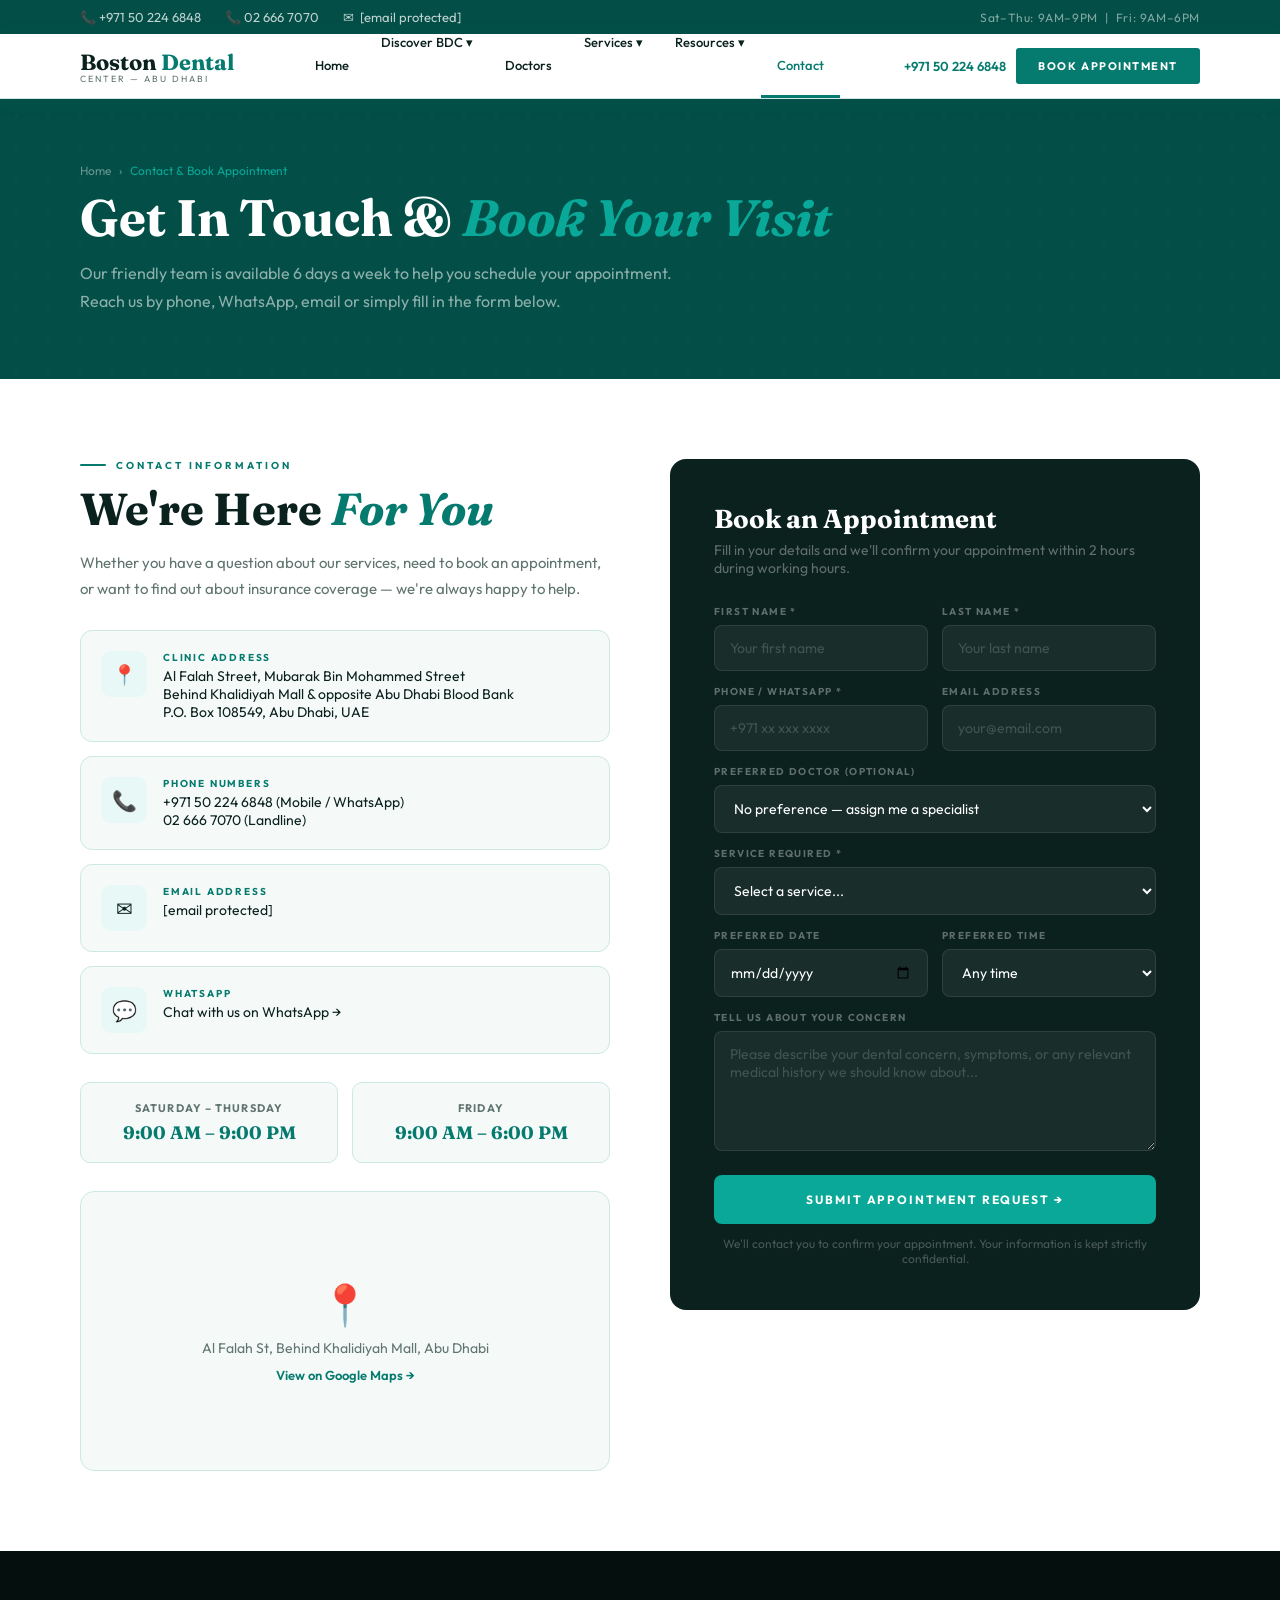
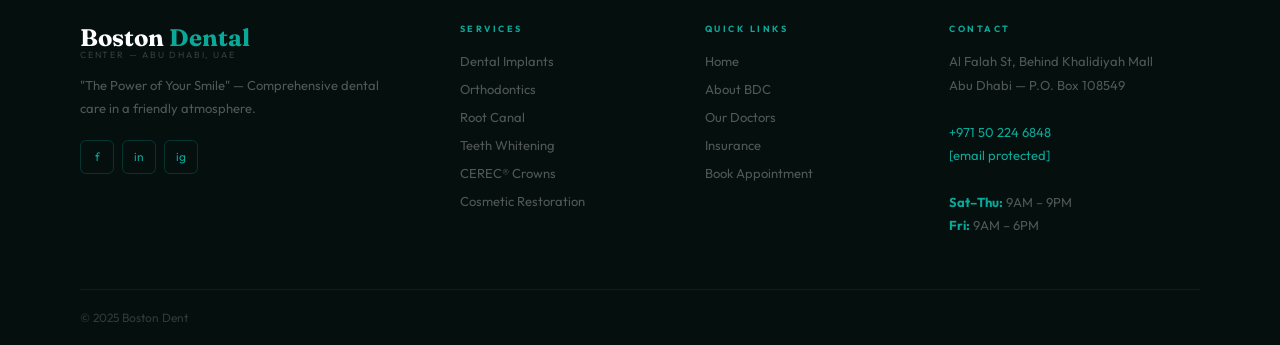
==== contact.html @ f6a7a05d "Add files via upload" ====
<!DOCTYPE html>
<html lang="en">
<head>
<meta charset="UTF-8"/><meta name="viewport" content="width=device-width,initial-scale=1.0"/>
<title>Contact & Book Appointment — Boston Dental Center Abu Dhabi</title>
<link href="https://fonts.googleapis.com/css2?family=Fraunces:ital,wght@0,400;0,600;0,700;1,400;1,700&family=Outfit:wght@300;400;500;600;700&display=swap" rel="stylesheet"/>
<link rel="stylesheet" href="shared.css"/>
<style>
.contact-grid{display:grid;grid-template-columns:1fr 1fr;gap:60px;align-items:start;}
.cinfo-item{display:flex;gap:16px;align-items:flex-start;padding:20px;background:var(--off);border:1px solid var(--light);border-radius:12px;margin-bottom:14px;transition:all .3s;}
.cinfo-item:hover{border-color:var(--teal2);box-shadow:0 4px 16px rgba(5,122,110,.1);}
.cinfo-icon{width:46px;height:46px;min-width:46px;background:var(--mint);border-radius:10px;display:flex;align-items:center;justify-content:center;font-size:20px;}
.cinfo-label{font-size:10px;font-weight:700;letter-spacing:.18em;text-transform:uppercase;color:var(--teal);margin-bottom:3px;}
.cinfo-val{font-size:14px;color:var(--dark);}
.cinfo-val a{color:var(--dark);text-decoration:none;}
.cinfo-val a:hover{color:var(--teal);}
.cform-wrap{background:var(--dark);border-radius:16px;padding:44px;}
.cform-title{font-family:'Fraunces',serif;font-size:26px;font-weight:700;color:#fff;margin-bottom:6px;}
.cform-sub{font-size:14px;color:rgba(255,255,255,.35);margin-bottom:28px;}
.frow{display:grid;grid-template-columns:1fr 1fr;gap:14px;}
.fg{margin-bottom:14px;}
.flabel{font-size:10px;font-weight:700;letter-spacing:.14em;text-transform:uppercase;color:rgba(255,255,255,.35);margin-bottom:7px;display:block;}
.finput,.fselect,.ftextarea{width:100%;background:rgba(255,255,255,.06);border:1px solid rgba(255,255,255,.09);border-radius:8px;padding:13px 15px;color:#fff;font-family:'Outfit',sans-serif;font-size:14px;outline:none;transition:border-color .3s;}
.finput::placeholder,.ftextarea::placeholder{color:rgba(255,255,255,.18);}
.finput:focus,.fselect:focus,.ftextarea:focus{border-color:var(--teal2);background:rgba(9,168,152,.07);}
.fselect option{background:var(--dark);}
.ftextarea{height:120px;resize:vertical;}
.fsubmit{width:100%;background:var(--teal2);color:#fff;border:none;font-family:'Outfit',sans-serif;font-size:12px;font-weight:700;letter-spacing:.16em;text-transform:uppercase;padding:17px;border-radius:8px;cursor:pointer;transition:all .3s;margin-top:6px;}
.fsubmit:hover{background:#0bbdab;box-shadow:0 8px 22px rgba(9,168,152,.4);}
.hours-grid{display:grid;grid-template-columns:1fr 1fr;gap:14px;margin-top:28px;}
.hours-card{background:var(--off);border:1px solid var(--light);border-radius:10px;padding:18px;text-align:center;}
.hours-day{font-size:11px;font-weight:700;letter-spacing:.1em;text-transform:uppercase;color:var(--grey);margin-bottom:6px;}
.hours-time{font-family:'Fraunces',serif;font-size:18px;font-weight:700;color:var(--teal);}
.map-placeholder{background:var(--off);border:1px solid var(--light);border-radius:14px;height:280px;display:flex;flex-direction:column;align-items:center;justify-content:center;margin-top:28px;gap:10px;}
.map-placeholder-icon{font-size:40px;}
.map-placeholder-text{font-size:14px;color:var(--grey);}
.map-placeholder a{font-size:13px;font-weight:600;color:var(--teal);text-decoration:none;}
@media(max-width:768px){
  .contact-grid{grid-template-columns:1fr;}
  .frow{grid-template-columns:1fr;}
  .hours-grid{grid-template-columns:1fr;}
  .cform-wrap{padding:24px;}
}
</style>
</head>
<body>
<div class="topbar"><div class="topbar-left"><a href="tel:+971502246848">📞 +971 50 224 6848</a><a href="tel:+97126667070">📞 02 666 7070</a><a href="/cdn-cgi/l/email-protection#c6afa8a0a986a4a9b5b2a9a8a2a3a8b2a7aab3a7a3e8a5a9ab">✉ <span class="__cf_email__" data-cfemail="90f9fef6ffd0f2ffe3e4fffef4f5fee4f1fce5f1f5bef3fffd">[email&#160;protected]</span></a></div><div class="topbar-right">Sat–Thu: 9AM–9PM &nbsp;|&nbsp; Fri: 9AM–6PM</div></div>
<nav>
  <div class="nav-logo-wrap"><div class="nav-logo-text">Boston <span>Dental</span></div><div class="nav-logo-sub">Center — Abu Dhabi</div></div>
  <div class="nav-links">
    <a href="index.html">Home</a>
    <div class="dropdown"><a href="#" class="nav-dropdown">Discover BDC ▾</a><div class="dropdown-menu"><a href="about.html">Our Vision & Mission</a><a href="about.html#management">Meet the Management</a><a href="about.html#premises">Our Premises</a></div></div>
    <a href="doctors.html">Doctors</a>
    <div class="dropdown"><a href="services.html" class="nav-dropdown">Services ▾</a><div class="dropdown-menu"><a href="dental-implants.html">Dental Implants</a><a href="orthodontics.html">Orthodontic Treatment</a><a href="root-canal.html">Root Canal Treatment</a><a href="gingival.html">Gingival Treatment</a><a href="whitening.html">Teeth Whitening</a><a href="cosmetic.html">Cosmetic Restoration</a><a href="cerec.html">CEREC® by Computer</a><a href="tmd.html">TMD Treatment</a><a href="children.html">Children's Dentistry</a><a href="extraction.html">Simple & Surgical Extraction</a></div></div>
    <div class="dropdown"><a href="#" class="nav-dropdown">Resources ▾</a><div class="dropdown-menu"><a href="technology.html">BDC Technology</a><a href="insurance.html">Insurance</a><a href="payment.html">Bank Installments</a><a href="payment.html">Tabby / Tamara</a><a href="offers.html">Offers & Promotions</a><a href="blog.html">Blog</a></div></div>
    <a href="contact.html" class="active">Contact</a>
  </div>
  <div class="nav-right"><a href="tel:+971502246848" class="nav-phone">+971 50 224 6848</a><a href="contact.html" class="nav-cta">Book Appointment</a></div>
  <div class="hamburger" onclick="document.querySelector('.mobile-menu').classList.add('open')"><span></span><span></span><span></span></div>
</nav>
<div class="mobile-menu"><button class="close-menu" onclick="this.parentElement.classList.remove('open')">✕</button><a href="index.html">Home</a><a href="about.html">About BDC</a><a href="doctors.html">Doctors</a><a href="services.html">Services</a><a href="insurance.html">Insurance</a><a href="contact.html">Book Appointment</a></div>

<div class="page-banner">
  <div class="page-banner-breadcrumb"><a href="index.html">Home</a> › <span>Contact & Book Appointment</span></div>
  <h1>Get In Touch &amp; <em>Book Your Visit</em></h1>
  <p class="page-banner-desc">Our friendly team is available 6 days a week to help you schedule your appointment. Reach us by phone, WhatsApp, email or simply fill in the form below.</p>
</div>

<div class="section">
  <div class="contact-grid">
    <!-- LEFT: INFO -->
    <div class="reveal">
      <div class="stag">Contact Information</div>
      <h2 class="sh2">We're Here <em>For You</em></h2>
      <p class="sdesc" style="margin-bottom:28px;">Whether you have a question about our services, need to book an appointment, or want to find out about insurance coverage — we're always happy to help.</p>

      <div class="cinfo-item">
        <div class="cinfo-icon">📍</div>
        <div>
          <div class="cinfo-label">Clinic Address</div>
          <div class="cinfo-val">Al Falah Street, Mubarak Bin Mohammed Street<br>Behind Khalidiyah Mall & opposite Abu Dhabi Blood Bank<br>P.O. Box 108549, Abu Dhabi, UAE</div>
        </div>
      </div>
      <div class="cinfo-item">
        <div class="cinfo-icon">📞</div>
        <div>
          <div class="cinfo-label">Phone Numbers</div>
          <div class="cinfo-val"><a href="tel:+971502246848">+971 50 224 6848</a> (Mobile / WhatsApp)<br><a href="tel:+97126667070">02 666 7070</a> (Landline)</div>
        </div>
      </div>
      <div class="cinfo-item">
        <div class="cinfo-icon">✉</div>
        <div>
          <div class="cinfo-label">Email Address</div>
          <div class="cinfo-val"><a href="/cdn-cgi/l/email-protection#5a33343c351a3835292e35343e3f342e3b362f3b3f74393537"><span class="__cf_email__" data-cfemail="4f262129200f2d203c3b20212b2a213b2e233a2e2a612c2022">[email&#160;protected]</span></a></div>
        </div>
      </div>
      <div class="cinfo-item">
        <div class="cinfo-icon">💬</div>
        <div>
          <div class="cinfo-label">WhatsApp</div>
          <div class="cinfo-val"><a href="https://wa.me/971502246848" target="_blank">Chat with us on WhatsApp →</a></div>
        </div>
      </div>

      <div class="hours-grid">
        <div class="hours-card"><div class="hours-day">Saturday – Thursday</div><div class="hours-time">9:00 AM – 9:00 PM</div></div>
        <div class="hours-card"><div class="hours-day">Friday</div><div class="hours-time">9:00 AM – 6:00 PM</div></div>
      </div>

      <div class="map-placeholder">
        <div class="map-placeholder-icon">📍</div>
        <div class="map-placeholder-text">Al Falah St, Behind Khalidiyah Mall, Abu Dhabi</div>
        <a href="https://www.google.com/maps/search/Boston+Dental+Center+Abu+Dhabi" target="_blank">View on Google Maps →</a>
      </div>
    </div>

    <!-- RIGHT: FORM -->
    <div class="cform-wrap reveal rd1">
      <div class="cform-title">Book an Appointment</div>
      <div class="cform-sub">Fill in your details and we'll confirm your appointment within 2 hours during working hours.</div>
      <div class="frow">
        <div class="fg"><label class="flabel">First Name *</label><input type="text" class="finput" placeholder="Your first name"/></div>
        <div class="fg"><label class="flabel">Last Name *</label><input type="text" class="finput" placeholder="Your last name"/></div>
      </div>
      <div class="frow">
        <div class="fg"><label class="flabel">Phone / WhatsApp *</label><input type="tel" class="finput" placeholder="+971 xx xxx xxxx"/></div>
        <div class="fg"><label class="flabel">Email Address</label><input type="email" class="finput" placeholder="your@email.com"/></div>
      </div>
      <div class="fg">
        <label class="flabel">Preferred Doctor (Optional)</label>
        <select class="fselect">
          <option value="">No preference — assign me a specialist</option>
          <option>Dr. Anas Al Haj Ahmed</option>
          <option>Dr. Arshiyan Ahmed — Specialist Periodontist</option>
          <option>Dr. Bobana Stankovic — General Dentist</option>
          <option>Dr. Fadi Arroub — Specialist Orthodontist</option>
          <option>Dr. Heba Aboushady — General Dentist</option>
          <option>Dr. Khaled Alamassi</option>
          <option>Dr. Sam Thomas — Orthodontist</option>
          <option>Dr. Nuha Rayes — Dentist</option>
          <option>Dr. Bashar E. Jaradah — Periodontist</option>
        </select>
      </div>
      <div class="fg">
        <label class="flabel">Service Required *</label>
        <select class="fselect">
          <option value="">Select a service...</option>
          <option>Dental Implants</option>
          <option>Orthodontic Treatment (Braces / Aligners)</option>
          <option>Root Canal Treatment</option>
          <option>Gingival (Gum) Treatment</option>
          <option>Teeth Whitening & Cleaning</option>
          <option>Cosmetic Restoration / Veneers</option>
          <option>CEREC® Same-Day Crown</option>
          <option>TMD Treatment</option>
          <option>Children's Dental Treatment</option>
          <option>Simple or Surgical Extraction</option>
          <option>General Checkup & Consultation</option>
          <option>Other / Not Sure</option>
        </select>
      </div>
      <div class="frow">
        <div class="fg">
          <label class="flabel">Preferred Date</label>
          <input type="date" class="finput"/>
        </div>
        <div class="fg">
          <label class="flabel">Preferred Time</label>
          <select class="fselect">
            <option value="">Any time</option>
            <option>9:00 AM – 11:00 AM</option>
            <option>11:00 AM – 1:00 PM</option>
            <option>1:00 PM – 3:00 PM</option>
            <option>3:00 PM – 5:00 PM</option>
            <option>5:00 PM – 7:00 PM</option>
            <option>7:00 PM – 9:00 PM</option>
          </select>
        </div>
      </div>
      <div class="fg"><label class="flabel">Tell Us About Your Concern</label><textarea class="ftextarea" placeholder="Please describe your dental concern, symptoms, or any relevant medical history we should know about..."></textarea></div>
      <button class="fsubmit">Submit Appointment Request →</button>
      <p style="font-size:12px;color:rgba(255,255,255,.25);margin-top:12px;text-align:center;">We'll contact you to confirm your appointment. Your information is kept strictly confidential.</p>
    </div>
  </div>
</div>

<footer><div class="fgrid"><div><div class="flogo">Boston <span>Dental</span></div><div class="flogo-sub">Center — Abu Dhabi, UAE</div><p class="fdesc">"The Power of Your Smile" — Comprehensive dental care in a friendly atmosphere.</p><div class="fsocials"><a href="#" class="fsoc">f</a><a href="#" class="fsoc">in</a><a href="#" class="fsoc">ig</a></div></div><div class="fcol"><h4>Services</h4><ul><li><a href="dental-implants.html">Dental Implants</a></li><li><a href="orthodontics.html">Orthodontics</a></li><li><a href="root-canal.html">Root Canal</a></li><li><a href="whitening.html">Teeth Whitening</a></li><li><a href="cerec.html">CEREC® Crowns</a></li><li><a href="cosmetic.html">Cosmetic Restoration</a></li></ul></div><div class="fcol"><h4>Quick Links</h4><ul><li><a href="index.html">Home</a></li><li><a href="about.html">About BDC</a></li><li><a href="doctors.html">Our Doctors</a></li><li><a href="insurance.html">Insurance</a></li><li><a href="contact.html">Book Appointment</a></li></ul></div><div class="fcol"><h4>Contact</h4><div class="faddr"><p>Al Falah St, Behind Khalidiyah Mall<br>Abu Dhabi — P.O. Box 108549</p><br><p><a href="tel:+971502246848">+971 50 224 6848</a></p><p><a href="/cdn-cgi/l/email-protection#11787f777e51737e62657e7f75747f65707d6470743f727e7c"><span class="__cf_email__" data-cfemail="60090e060f20020f13140f0e04050e14010c1501054e030f0d">[email&#160;protected]</span></a></p><br><p><strong>Sat–Thu:</strong> 9AM – 9PM</p><p><strong>Fri:</strong> 9AM – 6PM</p></div></div></div></footer>
<div class="fbot"><div class="fcopy">© 2025 Boston Dent
---- shared.css ----
:root{--teal:#057a6e;--teal2:#09a898;--tealdk:#034f47;--mint:#e8f8f6;--white:#ffffff;--off:#f5faf9;--dark:#0b211e;--grey:#607470;--light:#cce8e4;--gold:#e8a838;}
*,*::before,*::after{margin:0;padding:0;box-sizing:border-box;}
html{scroll-behavior:smooth;}
body{background:var(--white);font-family:'Outfit',sans-serif;color:var(--dark);overflow-x:hidden;}

/* TOPBAR */
.topbar{background:var(--tealdk);padding:9px 80px;display:flex;justify-content:space-between;align-items:center;}
.topbar-left{display:flex;gap:24px;}
.topbar a{color:rgba(255,255,255,.75);text-decoration:none;font-size:13px;display:flex;align-items:center;gap:6px;transition:color .2s;}
.topbar a:hover{color:#fff;}
.topbar-right{font-size:12px;color:rgba(255,255,255,.5);letter-spacing:.05em;}

/* NAV */
nav{background:var(--white);border-bottom:1px solid var(--light);padding:0 80px;display:flex;align-items:stretch;justify-content:space-between;position:sticky;top:0;z-index:100;box-shadow:0 2px 20px rgba(5,122,110,.06);}
.nav-logo-wrap{display:flex;flex-direction:column;justify-content:center;padding:14px 0;}
.nav-logo-text{font-family:'Fraunces',serif;font-size:22px;font-weight:700;color:var(--dark);}
.nav-logo-text span{color:var(--teal);}
.nav-logo-sub{font-size:9px;letter-spacing:.22em;text-transform:uppercase;color:var(--grey);margin-top:-3px;}
.nav-links{display:flex;gap:0;align-items:stretch;}
.nav-links a,.nav-dropdown{font-size:13px;font-weight:500;color:var(--dark);text-decoration:none;padding:0 16px;display:flex;align-items:center;transition:all .25s;position:relative;border-bottom:3px solid transparent;white-space:nowrap;}
.nav-links a:hover,.nav-dropdown:hover{color:var(--teal);border-bottom-color:var(--teal2);}
.nav-links a.active{color:var(--teal);border-bottom-color:var(--teal);}
.dropdown{position:relative;}
.dropdown-menu{display:none;position:absolute;top:100%;left:0;background:#fff;border:1px solid var(--light);border-top:2px solid var(--teal2);min-width:220px;box-shadow:0 12px 36px rgba(5,122,110,.12);z-index:200;}
.dropdown:hover .dropdown-menu{display:block;}
.dropdown-menu a{display:block;padding:11px 18px;font-size:13px;color:var(--dark);text-decoration:none;border-bottom:1px solid var(--light);transition:all .2s;}
.dropdown-menu a:last-child{border-bottom:none;}
.dropdown-menu a:hover{background:var(--mint);color:var(--teal);padding-left:24px;}
.nav-right{display:flex;align-items:center;gap:10px;padding:14px 0;}
.nav-phone{font-size:13px;font-weight:600;color:var(--teal);text-decoration:none;}
.nav-cta{font-size:11px;font-weight:700;letter-spacing:.14em;text-transform:uppercase;background:var(--teal);color:#fff;padding:11px 22px;text-decoration:none;border-radius:3px;transition:all .3s;}
.nav-cta:hover{background:var(--teal2);}
.hamburger{display:none;flex-direction:column;gap:5px;cursor:pointer;padding:4px;}
.hamburger span{width:24px;height:2px;background:var(--dark);border-radius:2px;}

/* PAGE HERO BANNER */
.page-banner{background:var(--tealdk);padding:64px 80px;position:relative;overflow:hidden;}
.page-banner::before{content:'';position:absolute;inset:0;background-image:radial-gradient(circle,rgba(255,255,255,.04) 1px,transparent 1px);background-size:32px 32px;}
.page-banner-breadcrumb{font-size:12px;color:rgba(255,255,255,.4);margin-bottom:12px;display:flex;align-items:center;gap:8px;}
.page-banner-breadcrumb a{color:rgba(255,255,255,.4);text-decoration:none;}
.page-banner-breadcrumb a:hover{color:var(--teal2);}
.page-banner-breadcrumb span{color:var(--teal2);}
.page-banner h1{font-family:'Fraunces',serif;font-size:clamp(32px,4vw,52px);font-weight:700;color:#fff;line-height:1.1;}
.page-banner h1 em{color:var(--teal2);font-style:italic;}
.page-banner-desc{font-size:16px;color:rgba(255,255,255,.55);margin-top:14px;max-width:600px;line-height:1.7;}

/* SECTION */
.section{padding:80px 80px;}
.stag{font-size:10px;font-weight:700;letter-spacing:.3em;text-transform:uppercase;color:var(--teal);display:flex;align-items:center;gap:10px;margin-bottom:12px;}
.stag::before{content:'';width:26px;height:2px;background:var(--teal);border-radius:2px;}
.sh2{font-family:'Fraunces',serif;font-size:clamp(30px,3.5vw,46px);font-weight:700;line-height:1.12;color:var(--dark);margin-bottom:16px;}
.sh2 em{color:var(--teal);font-style:italic;}
.sdesc{font-size:15px;color:var(--grey);line-height:1.75;max-width:660px;}
.sdesc p{margin-bottom:14px;}
.sdesc p:last-child{margin-bottom:0;}

/* SIDEBAR LAYOUT */
.sidebar-layout{display:grid;grid-template-columns:280px 1fr;gap:48px;align-items:start;}
.sidebar{position:sticky;top:90px;}
.sidebar-box{background:var(--off);border:1px solid var(--light);border-radius:12px;overflow:hidden;margin-bottom:20px;}
.sidebar-box-title{background:var(--teal);color:#fff;font-size:11px;font-weight:700;letter-spacing:.2em;text-transform:uppercase;padding:14px 20px;}
.sidebar-box ul{list-style:none;}
.sidebar-box ul li a{display:flex;align-items:center;gap:10px;padding:12px 20px;font-size:14px;color:var(--dark);text-decoration:none;border-bottom:1px solid var(--light);transition:all .25s;}
.sidebar-box ul li a:hover,.sidebar-box ul li a.active{background:var(--mint);color:var(--teal);padding-left:26px;}
.sidebar-box ul li a::before{content:'›';color:var(--teal);font-size:16px;}
.sidebar-box ul li:last-child a{border-bottom:none;}
.sidebar-cta{background:var(--teal);border-radius:12px;padding:24px;text-align:center;}
.sidebar-cta p{font-size:13px;color:rgba(255,255,255,.75);margin-bottom:14px;line-height:1.6;}
.sidebar-cta a{display:block;background:#fff;color:var(--teal);font-size:12px;font-weight:700;letter-spacing:.12em;text-transform:uppercase;padding:13px;border-radius:6px;text-decoration:none;transition:all .3s;margin-bottom:8px;}
.sidebar-cta a:hover{background:var(--mint);}
.sidebar-cta .phone{color:rgba(255,255,255,.9);font-size:16px;font-weight:700;text-decoration:none;display:block;margin-top:8px;}

/* BUTTONS */
.btn-teal{font-size:12px;font-weight:700;letter-spacing:.15em;text-transform:uppercase;background:var(--teal2);color:#fff;padding:15px 36px;text-decoration:none;border-radius:3px;display:inline-block;transition:all .3s;}
.btn-teal:hover{background:#0bbdab;transform:translateY(-2px);box-shadow:0 8px 22px rgba(9,168,152,.35);}
.btn-outline{font-size:12px;font-weight:700;letter-spacing:.15em;text-transform:uppercase;border:2px solid var(--teal);color:var(--teal);padding:13px 34px;text-decoration:none;border-radius:3px;display:inline-block;transition:all .3s;}
.btn-outline:hover{background:var(--teal);color:#fff;}

/* FOOTER */
footer{background:#050f0e;padding:72px 80px 0;}
.fgrid{display:grid;grid-template-columns:34fr 20fr 20fr 26fr;gap:52px;padding-bottom:52px;border-bottom:1px solid rgba(255,255,255,.05);}
.flogo{font-family:'Fraunces',serif;font-size:24px;font-weight:700;color:#fff;}
.flogo span{color:var(--teal2);}
.flogo-sub{font-size:9px;letter-spacing:.2em;text-transform:uppercase;color:rgba(255,255,255,.2);margin-top:-3px;margin-bottom:14px;}
.fdesc{font-size:13px;color:rgba(255,255,255,.3);line-height:1.75;margin-bottom:20px;}
.fsocials{display:flex;gap:8px;}
.fsoc{width:34px;height:34px;border:1px solid rgba(9,168,152,.25);border-radius:6px;display:flex;align-items:center;justify-content:center;color:var(--teal2);font-size:12px;text-decoration:none;transition:all .3s;}
.fsoc:hover{background:var(--teal2);color:#fff;border-color:var(--teal2);}
.fcol h4{font-size:9px;font-weight:700;letter-spacing:.28em;text-transform:uppercase;color:var(--teal2);margin-bottom:16px;}
.fcol ul{list-style:none;display:flex;flex-direction:column;gap:8px;}
.fcol ul a{font-size:13px;color:rgba(255,255,255,.3);text-decoration:none;transition:color .3s;}
.fcol ul a:hover{color:rgba(255,255,255,.75);}
.faddr{font-size:13px;color:rgba(255,255,255,.3);line-height:1.8;}
.faddr a{color:var(--teal2);text-decoration:none;}
.faddr strong{color:var(--teal2);}
.fbot{padding:20px 80px;display:flex;justify-content:space-between;align-items:center;background:#050f0e;}
.fcopy{font-size:12px;color:rgba(255,255,255,.18);}

/* WA FLOAT */
.wa-float{position:fixed;bottom:26px;right:26px;z-index:999;width:56px;height:56px;background:#25d366;border-radius:50%;display:flex;align-items:center;justify-content:center;box-shadow:0 6px 22px rgba(37,211,102,.5);text-decoration:none;font-size:25px;transition:all .3s;}
.wa-float:hover{transform:scale(1.1);}

/* REVEAL */
.reveal{opacity:1;transform:none;transition:opacity .7s ease,transform .7s ease;}
.js-ready .reveal{opacity:0;transform:translateY(24px);}
.js-ready .reveal.visible{opacity:1;transform:translateY(0);}
.rd1{transition-delay:.1s;}.rd2{transition-delay:.2s;}.rd3{transition-delay:.3s;}
@keyframes fadeUp{from{opacity:0;transform:translateY(20px);}to{opacity:1;transform:translateY(0);}}

/* MOBILE MENU */
.mobile-menu{display:none;position:fixed;inset:0;z-index:200;background:rgba(11,33,30,.97);flex-direction:column;align-items:center;justify-content:center;gap:24px;overflow-y:auto;padding:60px 20px;}
.mobile-menu.open{display:flex;}
.mobile-menu a{font-family:'Fraunces',serif;font-size:22px;color:#fff;text-decoration:none;}
.mobile-menu a:hover{color:var(--teal2);}
.mobile-menu .mm-sub{font-size:14px;font-family:'Outfit',sans-serif;color:rgba(255,255,255,.45);}
.close-menu{position:absolute;top:20px;right:24px;background:none;border:none;color:#fff;font-size:28px;cursor:pointer;}

::-webkit-scrollbar{width:5px;}::-webkit-scrollbar-thumb{background:var(--teal);border-radius:3px;}

@media(max-width:1024px){
  .topbar{padding:8px 40px;}
  nav{padding:0 40px;}
  .page-banner,.section,footer,.fbot{padding-left:40px;padding-right:40px;}
  .sidebar-layout{grid-template-columns:1fr;}
  .sidebar{position:static;}
  .fgrid{grid-template-columns:1fr 1fr;gap:32px;}
}
@media(max-width:768px){
  .topbar{display:none;}
  nav{padding:0 20px;}
  .nav-links,.nav-right,.dropdown-menu{display:none;}
  .hamburger{display:flex;}
  .page-banner,.section{padding:48px 20px;}
  footer{padding:52px 20px 0;}
  .fbot{padding:16px 20px;flex-direction:column;gap:6px;text-align:center;}
  .fgrid{grid-template-columns:1fr;}
}
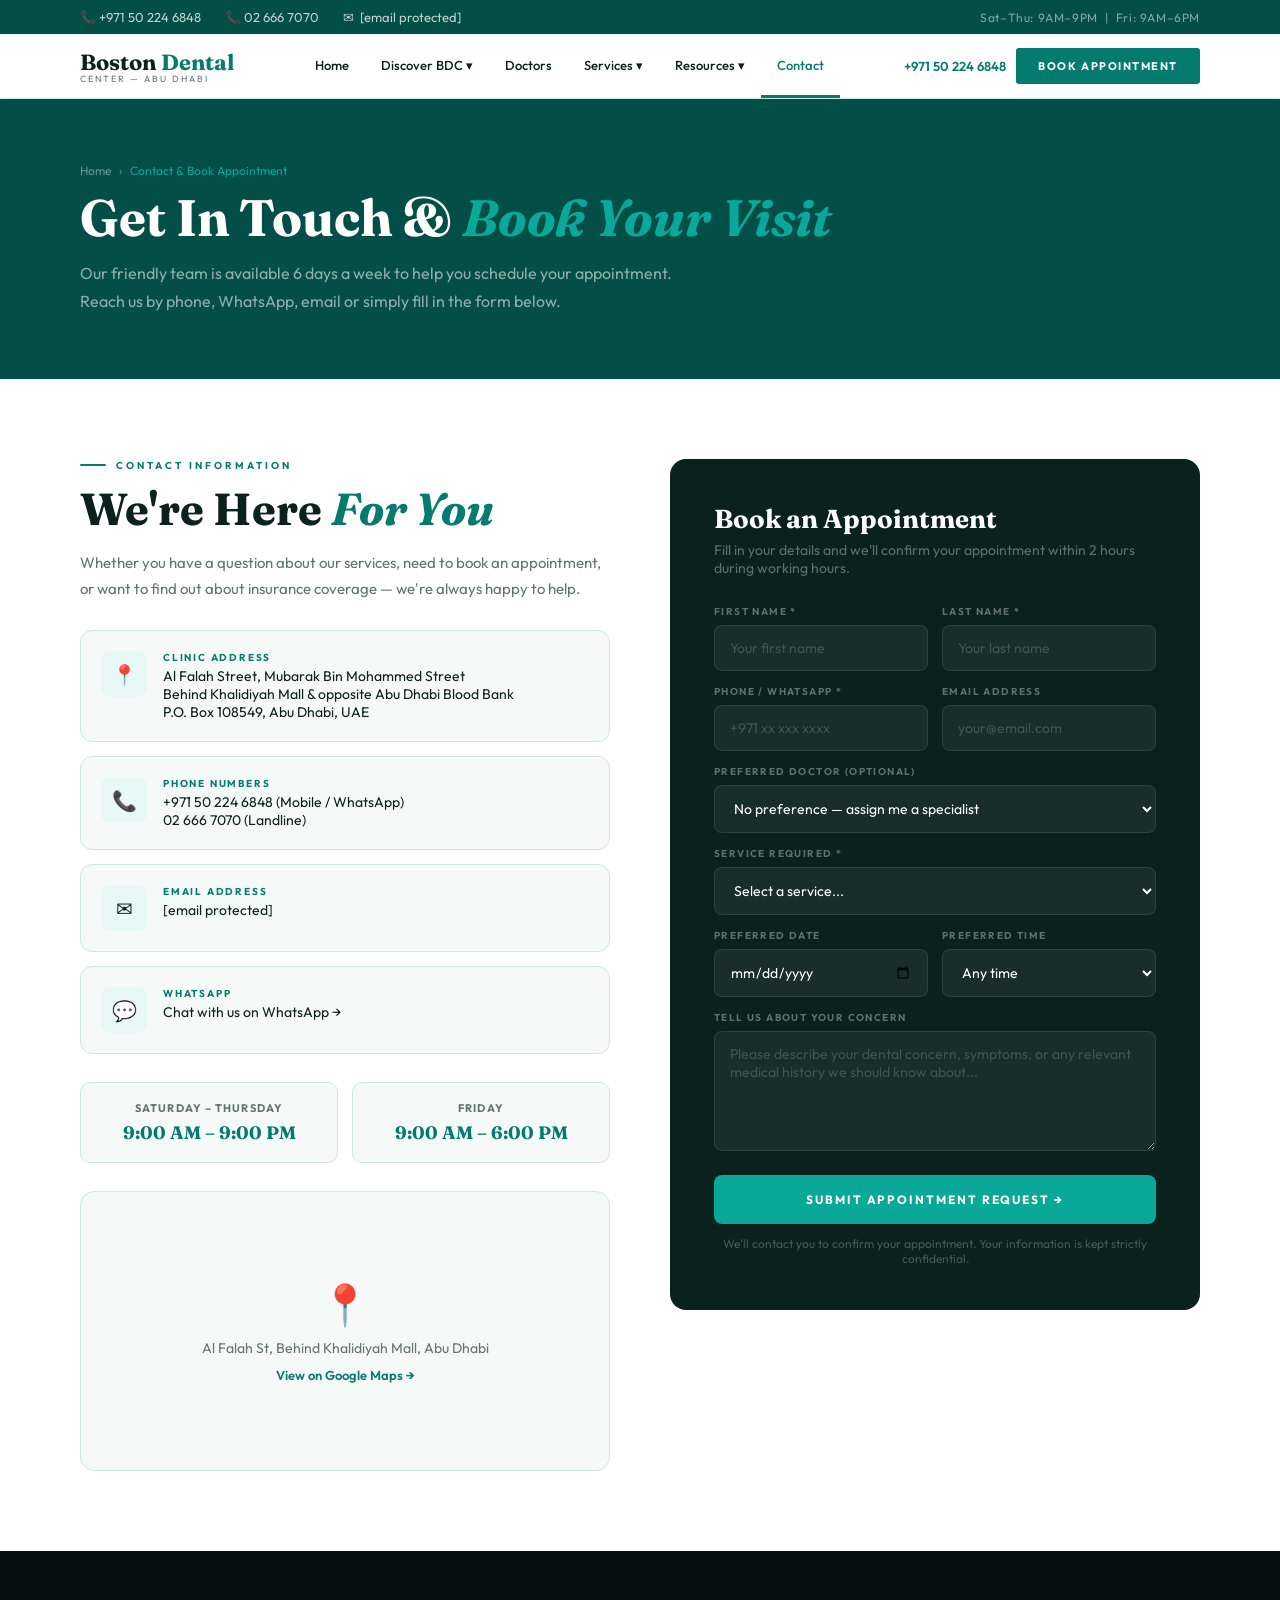
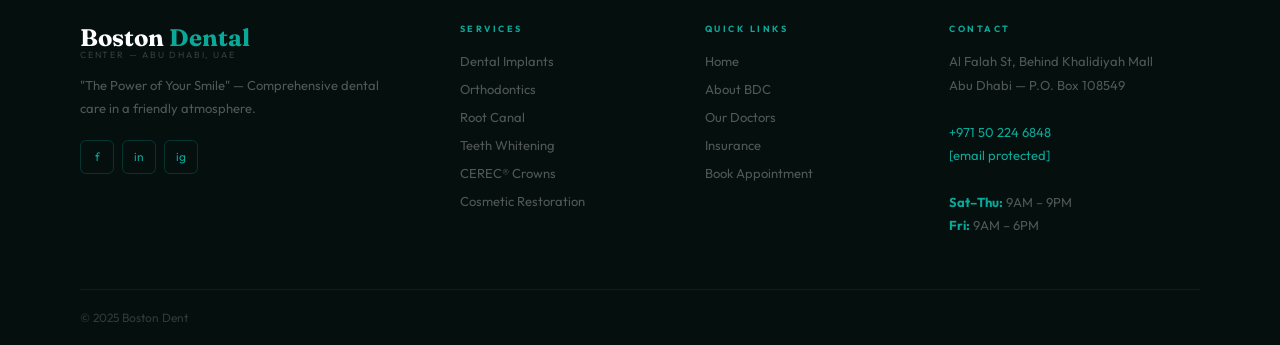
==== commit b722bfb9: "Update contact.html" ====
--- a/contact.html
+++ b/contact.html
@@ -44,21 +44,21 @@
 </style>
 </head>
 <body>
-<div class="topbar"><div class="topbar-left"><a href="tel:+971502246848">📞 +971 50 224 6848</a><a href="tel:+97126667070">📞 02 666 7070</a><a href="/cdn-cgi/l/email-protection#c6afa8a0a986a4a9b5b2a9a8a2a3a8b2a7aab3a7a3e8a5a9ab">✉ <span class="__cf_email__" data-cfemail="90f9fef6ffd0f2ffe3e4fffef4f5fee4f1fce5f1f5bef3fffd">[email&#160;protected]</span></a></div><div class="topbar-right">Sat–Thu: 9AM–9PM &nbsp;|&nbsp; Fri: 9AM–6PM</div></div>
+<div class="topbar"><div class="topbar-left"><a href="tel:+971502246848">📞 +971 50 224 6848</a><a href="tel:+97126667070">📞 02 666 7070</a><a href="/cdn-cgi/l/email-protection#fd94939b92bd9f928e899293999893899c91889c98d39e9290">✉ <span class="__cf_email__" data-cfemail="5930373f36193b362a2d36373d3c372d38352c383c773a3634">[email&#160;protected]</span></a></div><div class="topbar-right">Sat–Thu: 9AM–9PM &nbsp;|&nbsp; Fri: 9AM–6PM</div></div>
 <nav>
   <div class="nav-logo-wrap"><div class="nav-logo-text">Boston <span>Dental</span></div><div class="nav-logo-sub">Center — Abu Dhabi</div></div>
   <div class="nav-links">
     <a href="index.html">Home</a>
-    <div class="dropdown"><a href="#" class="nav-dropdown">Discover BDC ▾</a><div class="dropdown-menu"><a href="about.html">Our Vision & Mission</a><a href="about.html#management">Meet the Management</a><a href="about.html#premises">Our Premises</a></div></div>
+    <div class="dropdown"><a href="#" class="nav-dropdown">Discover BDC ▾</a><div class="dropdown-menu"><a href="doctors.html">Meet Our Doctors</a><a href="contact.html">Book Appointment</a></div></div>
     <a href="doctors.html">Doctors</a>
-    <div class="dropdown"><a href="services.html" class="nav-dropdown">Services ▾</a><div class="dropdown-menu"><a href="dental-implants.html">Dental Implants</a><a href="orthodontics.html">Orthodontic Treatment</a><a href="root-canal.html">Root Canal Treatment</a><a href="gingival.html">Gingival Treatment</a><a href="whitening.html">Teeth Whitening</a><a href="cosmetic.html">Cosmetic Restoration</a><a href="cerec.html">CEREC® by Computer</a><a href="tmd.html">TMD Treatment</a><a href="children.html">Children's Dentistry</a><a href="extraction.html">Simple & Surgical Extraction</a></div></div>
-    <div class="dropdown"><a href="#" class="nav-dropdown">Resources ▾</a><div class="dropdown-menu"><a href="technology.html">BDC Technology</a><a href="insurance.html">Insurance</a><a href="payment.html">Bank Installments</a><a href="payment.html">Tabby / Tamara</a><a href="offers.html">Offers & Promotions</a><a href="blog.html">Blog</a></div></div>
+    <div class="dropdown"><a href="services.html" class="nav-dropdown">Services ▾</a><div class="dropdown-menu"><a href="dental-implants.html">Dental Implants</a><a href="services.html">All Services →</a></div></div>
+    <div class="dropdown"><a href="#" class="nav-dropdown">Resources ▾</a><div class="dropdown-menu"><a href="contact.html">Insurance Enquiry</a><a href="contact.html">Tabby / Tamara</a><a href="contact.html">Offers & Promotions</a></div></div>
     <a href="contact.html" class="active">Contact</a>
   </div>
   <div class="nav-right"><a href="tel:+971502246848" class="nav-phone">+971 50 224 6848</a><a href="contact.html" class="nav-cta">Book Appointment</a></div>
   <div class="hamburger" onclick="document.querySelector('.mobile-menu').classList.add('open')"><span></span><span></span><span></span></div>
 </nav>
-<div class="mobile-menu"><button class="close-menu" onclick="this.parentElement.classList.remove('open')">✕</button><a href="index.html">Home</a><a href="about.html">About BDC</a><a href="doctors.html">Doctors</a><a href="services.html">Services</a><a href="insurance.html">Insurance</a><a href="contact.html">Book Appointment</a></div>
+<div class="mobile-menu"><button class="close-menu" onclick="this.parentElement.classList.remove('open')">✕</button><a href="index.html">Home</a><a href="doctors.html">About BDC</a><a href="doctors.html">Doctors</a><a href="services.html">Services</a><a href="contact.html">Insurance</a><a href="contact.html">Book Appointment</a></div>
 
 <div class="page-banner">
   <div class="page-banner-breadcrumb"><a href="index.html">Home</a> › <span>Contact & Book Appointment</span></div>
@@ -92,7 +92,7 @@
         <div class="cinfo-icon">✉</div>
         <div>
           <div class="cinfo-label">Email Address</div>
-          <div class="cinfo-val"><a href="/cdn-cgi/l/email-protection#5a33343c351a3835292e35343e3f342e3b362f3b3f74393537"><span class="__cf_email__" data-cfemail="4f262129200f2d203c3b20212b2a213b2e233a2e2a612c2022">[email&#160;protected]</span></a></div>
+          <div class="cinfo-val"><a href="/cdn-cgi/l/email-protection#c5acaba3aa85a7aab6b1aaaba1a0abb1a4a9b0a4a0eba6aaa8"><span class="__cf_email__" data-cfemail="1e777078715e7c716d6a71707a7b706a7f726b7f7b307d7173">[email&#160;protected]</span></a></div>
         </div>
       </div>
       <div class="cinfo-item">
@@ -185,5 +185,5 @@
   </div>
 </div>
 
-<footer><div class="fgrid"><div><div class="flogo">Boston <span>Dental</span></div><div class="flogo-sub">Center — Abu Dhabi, UAE</div><p class="fdesc">"The Power of Your Smile" — Comprehensive dental care in a friendly atmosphere.</p><div class="fsocials"><a href="#" class="fsoc">f</a><a href="#" class="fsoc">in</a><a href="#" class="fsoc">ig</a></div></div><div class="fcol"><h4>Services</h4><ul><li><a href="dental-implants.html">Dental Implants</a></li><li><a href="orthodontics.html">Orthodontics</a></li><li><a href="root-canal.html">Root Canal</a></li><li><a href="whitening.html">Teeth Whitening</a></li><li><a href="cerec.html">CEREC® Crowns</a></li><li><a href="cosmetic.html">Cosmetic Restoration</a></li></ul></div><div class="fcol"><h4>Quick Links</h4><ul><li><a href="index.html">Home</a></li><li><a href="about.html">About BDC</a></li><li><a href="doctors.html">Our Doctors</a></li><li><a href="insurance.html">Insurance</a></li><li><a href="contact.html">Book Appointment</a></li></ul></div><div class="fcol"><h4>Contact</h4><div class="faddr"><p>Al Falah St, Behind Khalidiyah Mall<br>Abu Dhabi — P.O. Box 108549</p><br><p><a href="tel:+971502246848">+971 50 224 6848</a></p><p><a href="/cdn-cgi/l/email-protection#11787f777e51737e62657e7f75747f65707d6470743f727e7c"><span class="__cf_email__" data-cfemail="60090e060f20020f13140f0e04050e14010c1501054e030f0d">[email&#160;protected]</span></a></p><br><p><strong>Sat–Thu:</strong> 9AM – 9PM</p><p><strong>Fri:</strong> 9AM – 6PM</p></div></div></div></footer>
-<div class="fbot"><div class="fcopy">© 2025 Boston Dent+<footer><div class="fgrid"><div><div class="flogo">Boston <span>Dental</span></div><div class="flogo-sub">Center — Abu Dhabi, UAE</div><p class="fdesc">"The Power of Your Smile" — Comprehensive dental care in a friendly atmosphere.</p><div class="fsocials"><a href="#" class="fsoc">f</a><a href="#" class="fsoc">in</a><a href="#" class="fsoc">ig</a></div></div><div class="fcol"><h4>Services</h4><ul><li><a href="dental-implants.html">Dental Implants</a></li><li><a href="services.html">Orthodontics</a></li><li><a href="services.html">Root Canal</a></li><li><a href="services.html">Teeth Whitening</a></li><li><a href="services.html">CEREC® Crowns</a></li><li><a href="services.html">Cosmetic Restoration</a></li></ul></div><div class="fcol"><h4>Quick Links</h4><ul><li><a href="index.html">Home</a></li><li><a href="doctors.html">About BDC</a></li><li><a href="doctors.html">Our Doctors</a></li><li><a href="contact.html">Insurance</a></li><li><a href="contact.html">Book Appointment</a></li></ul></div><div class="fcol"><h4>Contact</h4><div class="faddr"><p>Al Falah St, Behind Khalidiyah Mall<br>Abu Dhabi — P.O. Box 108549</p><br><p><a href="tel:+971502246848">+971 50 224 6848</a></p><p><a href="/cdn-cgi/l/email-protection#f891969e97b89a978b8c97969c9d968c99948d999dd69b9795"><span class="__cf_email__" data-cfemail="d4bdbab2bb94b6bba7a0bbbab0b1baa0b5b8a1b5b1fab7bbb9">[email&#160;protected]</span></a></p><br><p><strong>Sat–Thu:</strong> 9AM – 9PM</p><p><strong>Fri:</strong> 9AM – 6PM</p></div></div></div></footer>
+<div class="fbot"><div class="fcopy">© 2025 Boston Dent
--- a/shared.css
+++ b/shared.css
@@ -17,10 +17,10 @@
 .nav-logo-text span{color:var(--teal);}
 .nav-logo-sub{font-size:9px;letter-spacing:.22em;text-transform:uppercase;color:var(--grey);margin-top:-3px;}
 .nav-links{display:flex;gap:0;align-items:stretch;}
-.nav-links a,.nav-dropdown{font-size:13px;font-weight:500;color:var(--dark);text-decoration:none;padding:0 16px;display:flex;align-items:center;transition:all .25s;position:relative;border-bottom:3px solid transparent;white-space:nowrap;}
+.nav-links a,.nav-dropdown{font-size:13px;font-weight:500;color:var(--dark);text-decoration:none;padding:0 16px;display:flex;align-items:center;transition:all .25s;position:relative;border-bottom:3px solid transparent;white-space:nowrap;height:100%;box-sizing:border-box;cursor:pointer;}
 .nav-links a:hover,.nav-dropdown:hover{color:var(--teal);border-bottom-color:var(--teal2);}
 .nav-links a.active{color:var(--teal);border-bottom-color:var(--teal);}
-.dropdown{position:relative;}
+.dropdown{position:relative;display:flex;align-items:stretch;}
 .dropdown-menu{display:none;position:absolute;top:100%;left:0;background:#fff;border:1px solid var(--light);border-top:2px solid var(--teal2);min-width:220px;box-shadow:0 12px 36px rgba(5,122,110,.12);z-index:200;}
 .dropdown:hover .dropdown-menu{display:block;}
 .dropdown-menu a{display:block;padding:11px 18px;font-size:13px;color:var(--dark);text-decoration:none;border-bottom:1px solid var(--light);transition:all .2s;}
